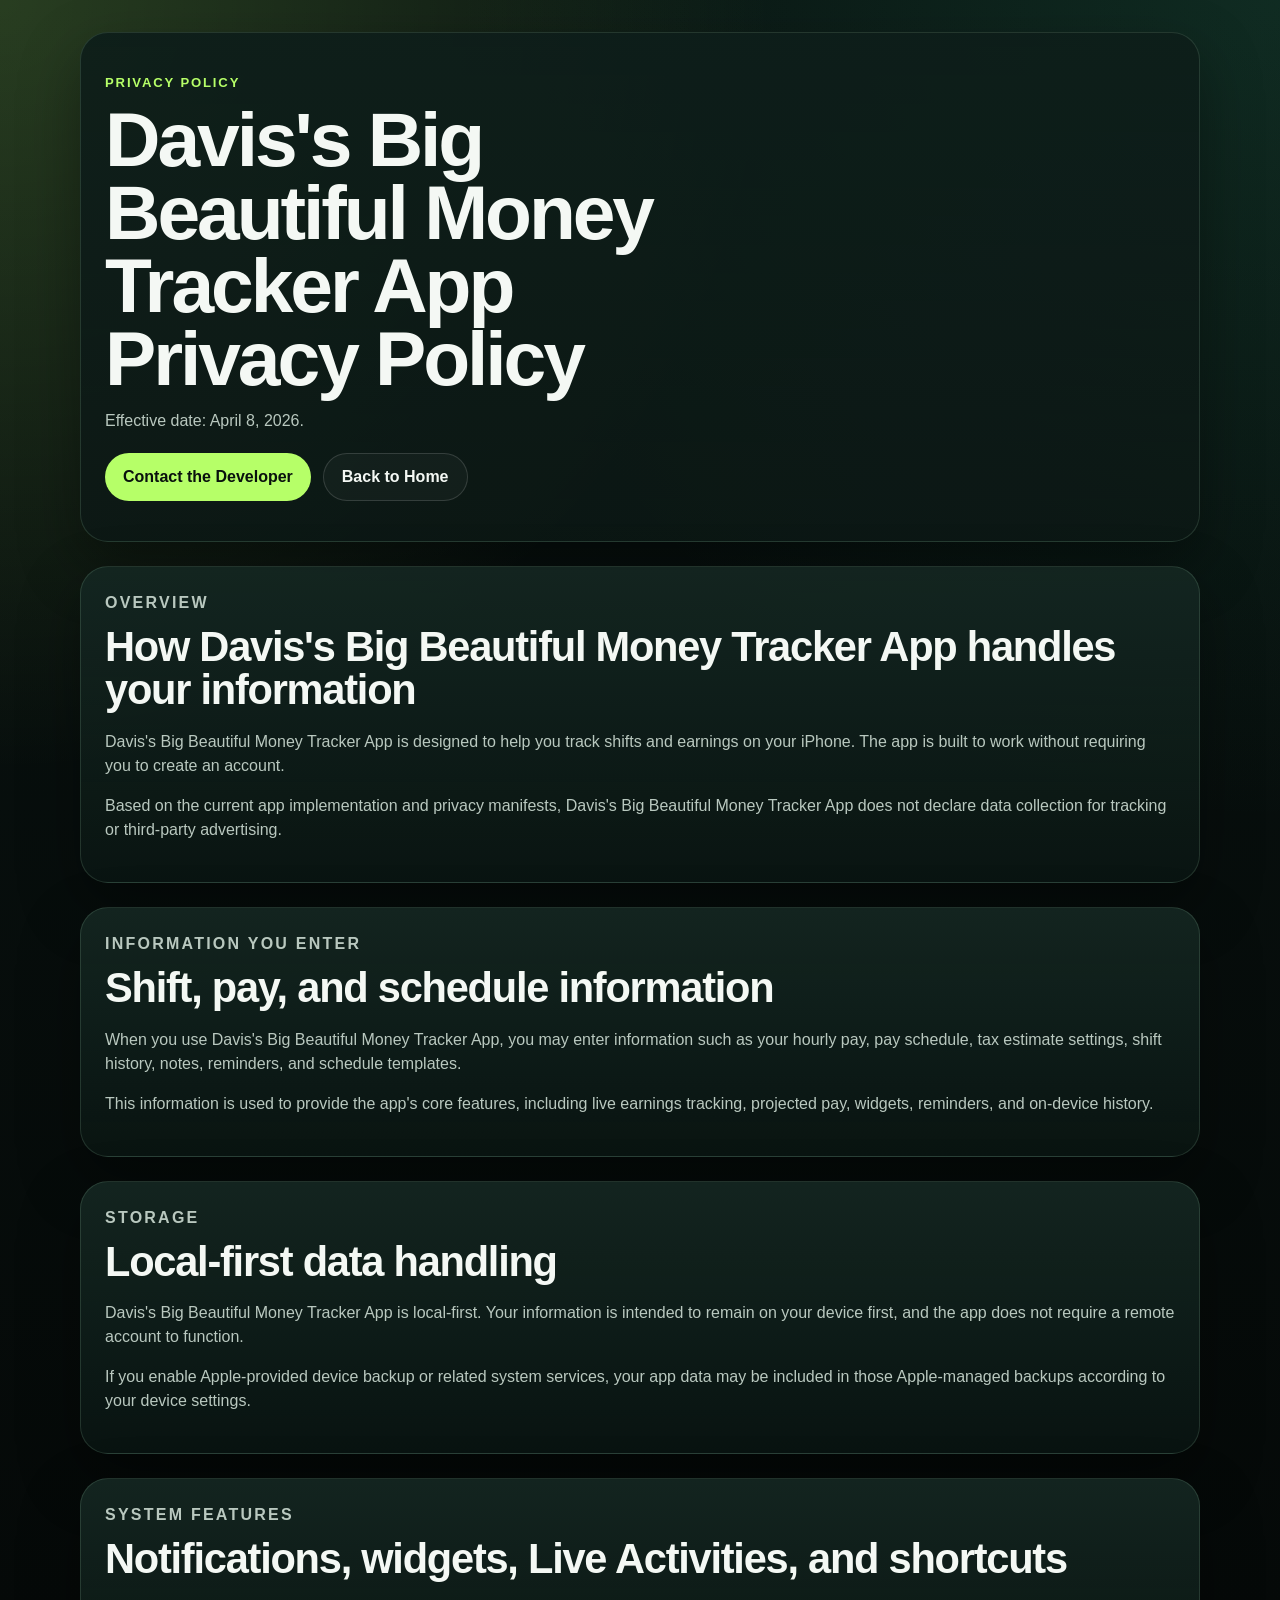
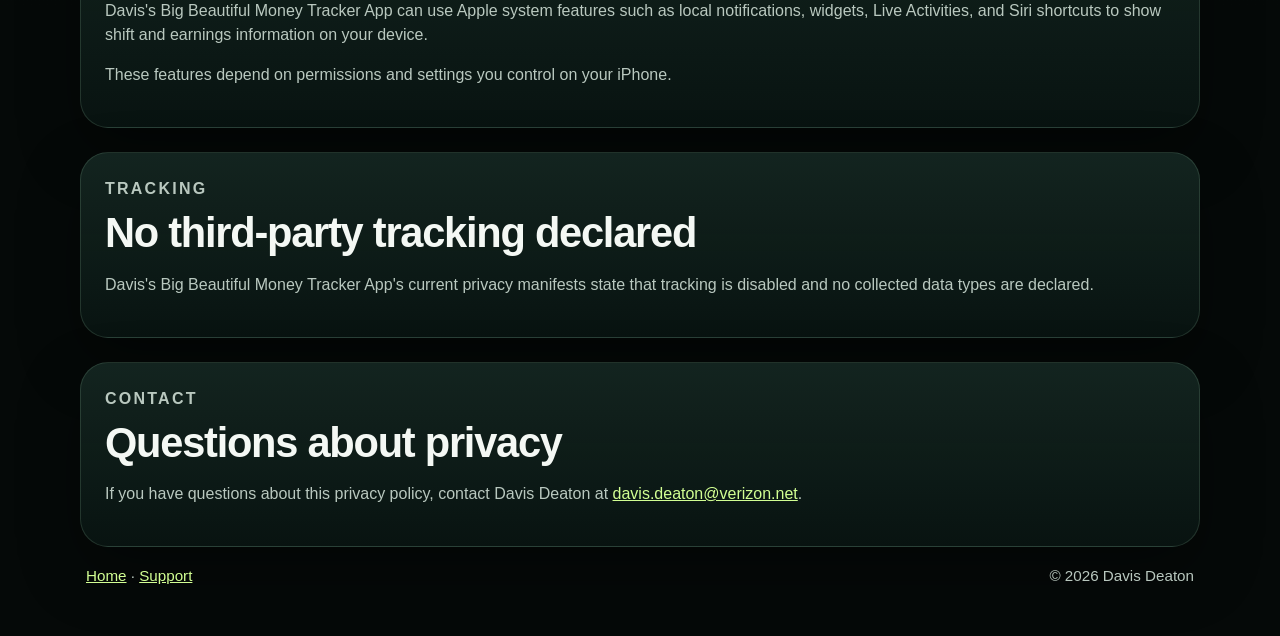
==== docs/privacy/index.html @ 0e321f09 "docs: add privacy policy page" ====
<!doctype html>
<html lang="en">
<head>
  <meta charset="utf-8">
  <meta name="viewport" content="width=device-width, initial-scale=1">
  <title>Davis's Big Beautiful Money Tracker App Privacy Policy</title>
  <meta
    name="description"
    content="Privacy Policy for Davis's Big Beautiful Money Tracker App."
  >
  <link rel="stylesheet" href="../styles.css">
</head>
<body>
  <div class="site-shell">
    <header class="hero support-hero">
      <p class="eyebrow">Privacy Policy</p>
      <h1>Davis's Big Beautiful Money Tracker App Privacy Policy</h1>
      <p class="hero-copy">
        Effective date: April 8, 2026.
      </p>
      <div class="hero-actions">
        <a class="button button-primary" href="mailto:davis.deaton@verizon.net?subject=Davis%27s%20Big%20Beautiful%20Money%20Tracker%20App%20Privacy%20Question">Contact the Developer</a>
        <a class="button button-secondary" href="../">Back to Home</a>
      </div>
    </header>

    <main class="support-layout">
      <section class="panel">
        <div class="section-heading">
          <p class="eyebrow">Overview</p>
          <h2>How Davis's Big Beautiful Money Tracker App handles your information</h2>
        </div>
        <p>
          Davis's Big Beautiful Money Tracker App is designed to help you track shifts and earnings on your iPhone.
          The app is built to work without requiring you to create an account.
        </p>
        <p>
          Based on the current app implementation and privacy manifests, Davis's Big Beautiful Money Tracker App does not declare data collection for tracking or third-party advertising.
        </p>
      </section>

      <section class="panel">
        <div class="section-heading">
          <p class="eyebrow">Information You Enter</p>
          <h2>Shift, pay, and schedule information</h2>
        </div>
        <p>
          When you use Davis's Big Beautiful Money Tracker App, you may enter information such as your hourly pay,
          pay schedule, tax estimate settings, shift history, notes, reminders, and schedule templates.
        </p>
        <p>
          This information is used to provide the app's core features, including live earnings tracking, projected pay,
          widgets, reminders, and on-device history.
        </p>
      </section>

      <section class="panel">
        <div class="section-heading">
          <p class="eyebrow">Storage</p>
          <h2>Local-first data handling</h2>
        </div>
        <p>
          Davis's Big Beautiful Money Tracker App is local-first. Your information is intended to remain on your device first,
          and the app does not require a remote account to function.
        </p>
        <p>
          If you enable Apple-provided device backup or related system services, your app data may be included in those Apple-managed backups according to your device settings.
        </p>
      </section>

      <section class="panel">
        <div class="section-heading">
          <p class="eyebrow">System Features</p>
          <h2>Notifications, widgets, Live Activities, and shortcuts</h2>
        </div>
        <p>
          Davis's Big Beautiful Money Tracker App can use Apple system features such as local notifications, widgets,
          Live Activities, and Siri shortcuts to show shift and earnings information on your device.
        </p>
        <p>
          These features depend on permissions and settings you control on your iPhone.
        </p>
      </section>

      <section class="panel">
        <div class="section-heading">
          <p class="eyebrow">Tracking</p>
          <h2>No third-party tracking declared</h2>
        </div>
        <p>
          Davis's Big Beautiful Money Tracker App's current privacy manifests state that tracking is disabled and no collected data types are declared.
        </p>
      </section>

      <section class="panel">
        <div class="section-heading">
          <p class="eyebrow">Contact</p>
          <h2>Questions about privacy</h2>
        </div>
        <p>
          If you have questions about this privacy policy, contact Davis Deaton at
          <a href="mailto:davis.deaton@verizon.net">davis.deaton@verizon.net</a>.
        </p>
      </section>
    </main>

    <footer class="site-footer">
      <p><a href="../">Home</a> · <a href="../support/">Support</a></p>
      <p>© 2026 Davis Deaton</p>
    </footer>
  </div>
</body>
</html>
---- docs/styles.css ----
:root {
  --bg: #091311;
  --bg-alt: #10201c;
  --panel: rgba(10, 22, 19, 0.82);
  --panel-strong: rgba(18, 36, 31, 0.95);
  --line: rgba(183, 240, 199, 0.14);
  --text: #f4f8f4;
  --muted: #b9c8bf;
  --accent: #b6ff68;
  --accent-strong: #d2ff93;
  --shadow: rgba(0, 0, 0, 0.35);
}

* {
  box-sizing: border-box;
}

html {
  min-height: 100%;
  background:
    radial-gradient(circle at top left, rgba(182, 255, 104, 0.18), transparent 30%),
    radial-gradient(circle at top right, rgba(58, 193, 138, 0.14), transparent 32%),
    linear-gradient(180deg, var(--bg), #050908 72%);
}

body {
  margin: 0;
  min-height: 100vh;
  color: var(--text);
  font-family: "SF Pro Display", "SF Pro Text", "Helvetica Neue", Helvetica, Arial, sans-serif;
  line-height: 1.5;
}

a {
  color: var(--accent-strong);
}

.site-shell {
  width: min(1120px, calc(100% - 32px));
  margin: 0 auto;
  padding: 32px 0 48px;
}

.hero,
.panel {
  border: 1px solid var(--line);
  background: linear-gradient(180deg, rgba(20, 38, 33, 0.95), var(--panel));
  border-radius: 28px;
  box-shadow: 0 24px 60px var(--shadow);
}

.hero {
  padding: 40px 24px;
  margin-bottom: 24px;
}

.support-hero {
  background: linear-gradient(180deg, rgba(14, 30, 26, 0.95), rgba(12, 24, 21, 0.88));
}

.eyebrow {
  margin: 0 0 10px;
  font-size: 0.82rem;
  font-weight: 700;
  letter-spacing: 0.14em;
  text-transform: uppercase;
  color: var(--accent);
}

h1,
h2,
h3,
p,
ul {
  margin-top: 0;
}

h1 {
  max-width: 14ch;
  margin-bottom: 14px;
  font-size: clamp(2.4rem, 8vw, 4.8rem);
  line-height: 0.95;
  letter-spacing: -0.04em;
}

h2 {
  margin-bottom: 12px;
  font-size: clamp(1.7rem, 4vw, 2.6rem);
  line-height: 1.05;
  letter-spacing: -0.03em;
}

h3 {
  margin-bottom: 8px;
  font-size: 1.1rem;
}

.hero-copy,
.panel p,
.details-list,
.faq-list p {
  color: var(--muted);
  font-size: 1rem;
}

.hero-copy {
  max-width: 64ch;
  margin-bottom: 20px;
}

.hero-actions {
  display: flex;
  flex-wrap: wrap;
  gap: 12px;
}

.button {
  display: inline-flex;
  align-items: center;
  justify-content: center;
  min-height: 48px;
  padding: 0 18px;
  border-radius: 999px;
  text-decoration: none;
  font-weight: 700;
  transition: transform 120ms ease, opacity 120ms ease;
}

.button:hover {
  transform: translateY(-1px);
}

.button-primary {
  background: var(--accent);
  color: #09110d;
}

.button-secondary {
  border: 1px solid rgba(255, 255, 255, 0.14);
  color: var(--text);
  background: rgba(255, 255, 255, 0.03);
}

main {
  display: grid;
  gap: 24px;
}

.panel {
  padding: 24px;
}

.accent-panel {
  background: linear-gradient(180deg, rgba(25, 48, 40, 0.98), var(--panel-strong));
}

.section-heading {
  margin-bottom: 18px;
}

.feature-grid {
  display: grid;
  grid-template-columns: repeat(3, minmax(0, 1fr));
  gap: 16px;
}

.feature-card {
  padding: 18px;
  border-radius: 22px;
  background: rgba(255, 255, 255, 0.03);
  border: 1px solid rgba(255, 255, 255, 0.06);
}

.details-list {
  padding-left: 20px;
  margin-bottom: 0;
}

.details-list li + li {
  margin-top: 8px;
}

.support-layout {
  display: grid;
  grid-template-columns: 1fr;
  gap: 24px;
}

.faq-list {
  display: grid;
  gap: 18px;
}

.faq-list article {
  padding-top: 2px;
}

.site-footer {
  display: flex;
  justify-content: space-between;
  gap: 16px;
  padding: 18px 6px 0;
  color: var(--muted);
  font-size: 0.95rem;
}

.site-footer p {
  margin-bottom: 0;
}

@media (max-width: 820px) {
  .feature-grid {
    grid-template-columns: 1fr 1fr;
  }
}

@media (max-width: 640px) {
  .site-shell {
    width: min(100% - 20px, 1120px);
    padding-top: 20px;
  }

  .hero,
  .panel {
    border-radius: 22px;
  }

  .hero,
  .panel {
    padding: 20px;
  }

  .feature-grid {
    grid-template-columns: 1fr;
  }

  .site-footer {
    flex-direction: column;
  }
}
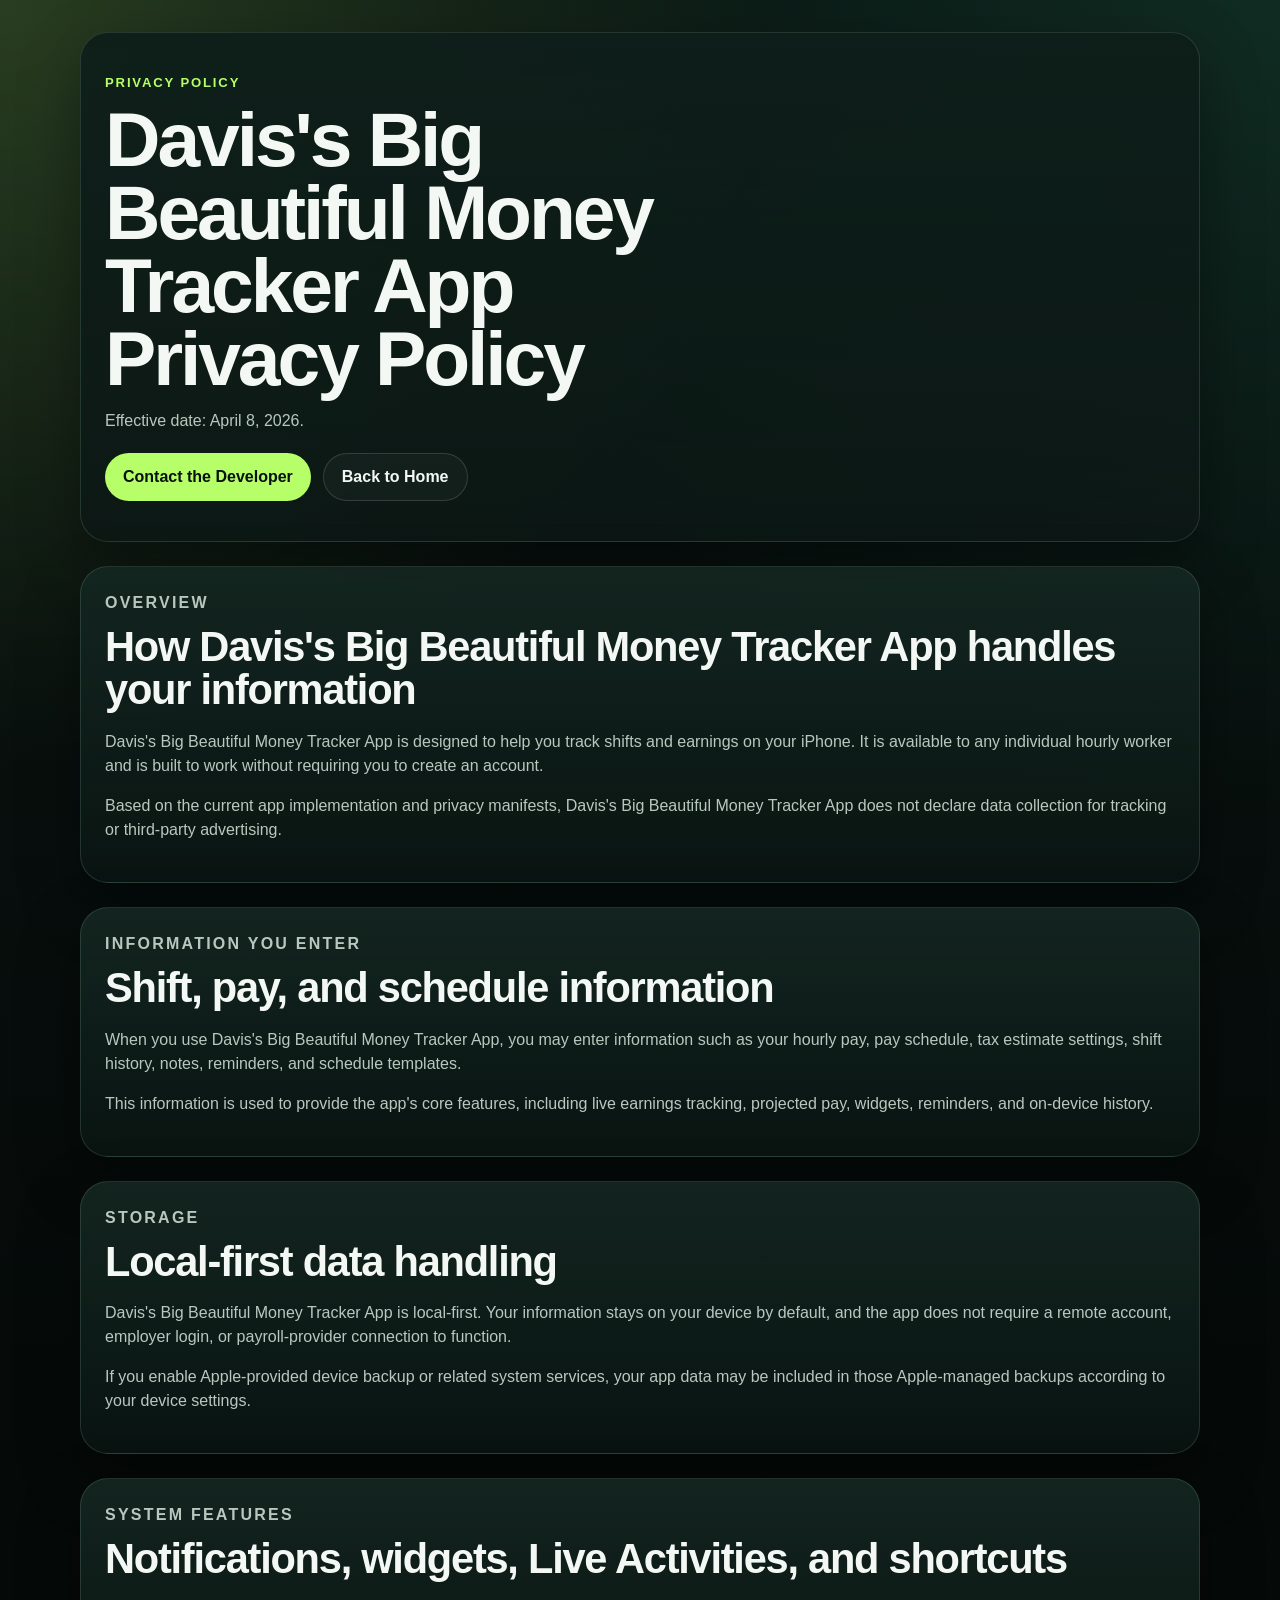
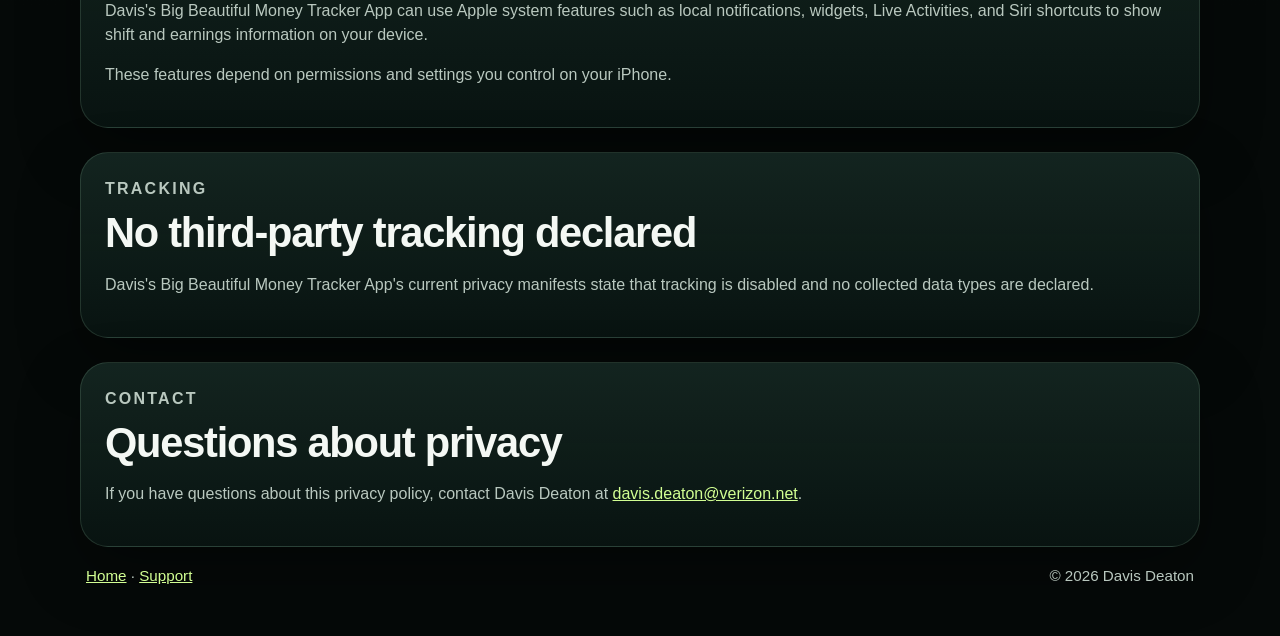
==== commit d56586d5: "refactor: update marketing copy to emphasize independent, account-free usage and migrate HistoryView" ====
--- a/docs/privacy/index.html
+++ b/docs/privacy/index.html
@@ -32,7 +32,7 @@
         </div>
         <p>
           Davis's Big Beautiful Money Tracker App is designed to help you track shifts and earnings on your iPhone.
-          The app is built to work without requiring you to create an account.
+          It is available to any individual hourly worker and is built to work without requiring you to create an account.
         </p>
         <p>
           Based on the current app implementation and privacy manifests, Davis's Big Beautiful Money Tracker App does not declare data collection for tracking or third-party advertising.
@@ -60,8 +60,8 @@
           <h2>Local-first data handling</h2>
         </div>
         <p>
-          Davis's Big Beautiful Money Tracker App is local-first. Your information is intended to remain on your device first,
-          and the app does not require a remote account to function.
+          Davis's Big Beautiful Money Tracker App is local-first. Your information stays on your device by default,
+          and the app does not require a remote account, employer login, or payroll-provider connection to function.
         </p>
         <p>
           If you enable Apple-provided device backup or related system services, your app data may be included in those Apple-managed backups according to your device settings.
